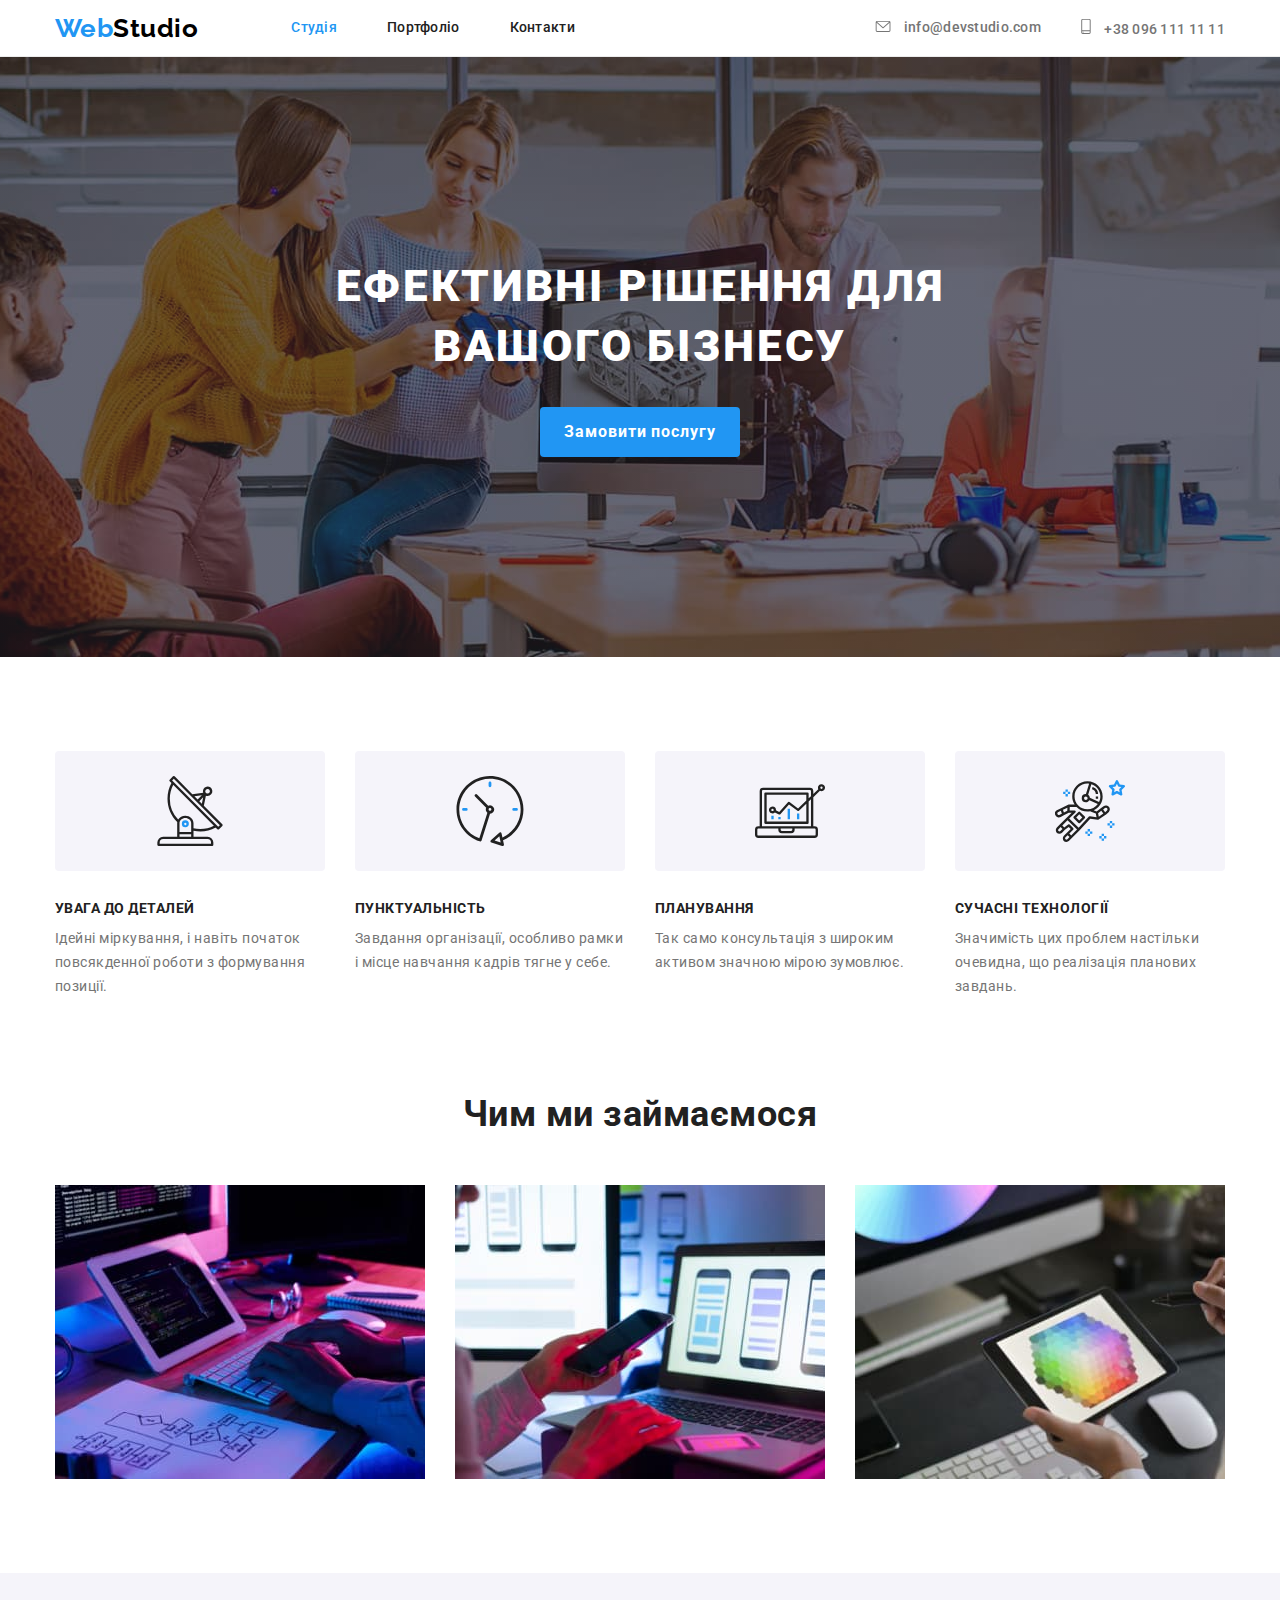
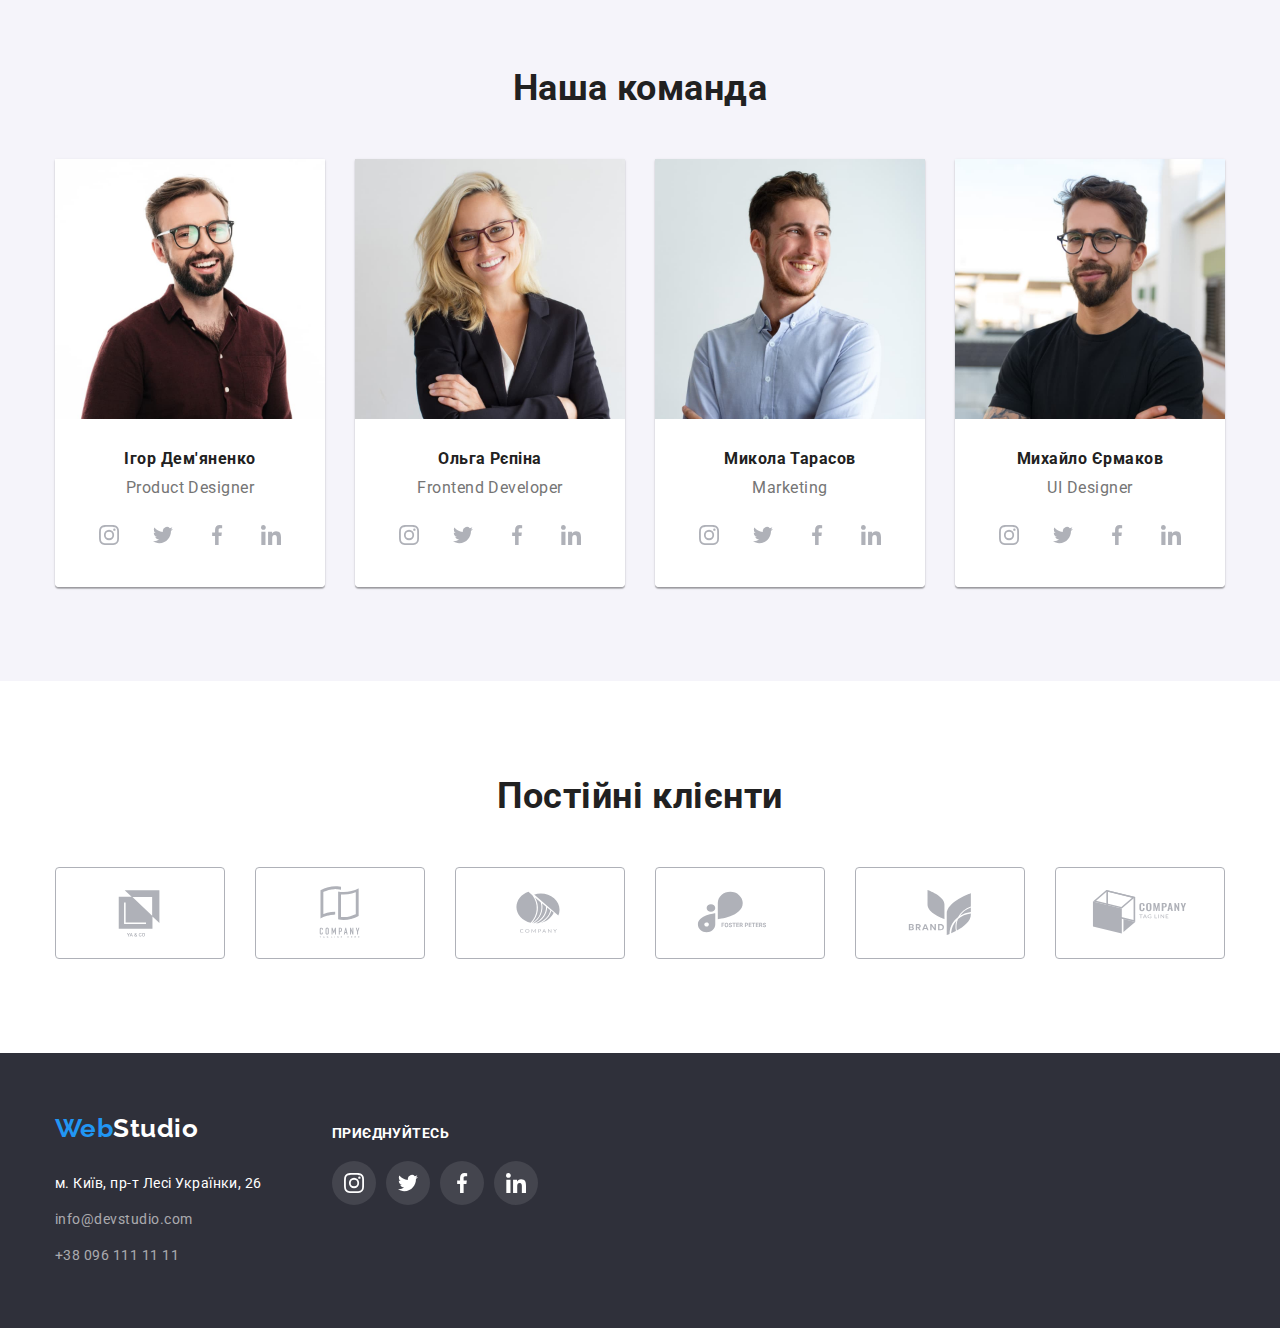
==== index.html @ bcf941a9 "hw5 start" ====
<!DOCTYPE html>
<html lang="uk">
<head>
    <meta charset="UTF-8">
    <meta http-equiv="X-UA-Compatible" content="IE=edge">
    <meta name="viewport" content="width=device-width, initial-scale=1.0">
    <title>WebStudio. Головна сторінка. Ефективні рішення для вашого бізнесу</title>
    <link href="https://fonts.googleapis.com/css2?family=Raleway:wght@700&family=Roboto:wght@400;500;700;900&display=swap"
        rel="stylesheet">
    <link rel="stylesheet" href="https://cdnjs.cloudflare.com/ajax/libs/modern-normalize/1.1.0/modern-normalize.min.css">
    <link rel="stylesheet" href="./css/styles.css">
</head>
<body>
    <!--Page header-->
    <header class="page-header">
        <div class="container">
        <nav class="nav">
        <!--Logo-->
        <a href="/" class="logo">Web<span class="studio-header">Studio</span></a>
        <!--Links to other pages-->
        <ul class="site-nav list">
            <li class="item"><a href="./index.html" class="link current">Студія</a></li>
            <li class="item"><a href="./portfolio.html" class="link">Портфоліо</a></li>
            <li class="item"><a href="" class="link">Контакти</a></li>
        </ul>        
        <!--Contacts-->
        <ul class="contact-nav list">
            <li class="item">
                <a href="mailto:info@devstudio.com" class="link mail">
                    <svg class="icon" width="16" height="12">
                        <use href="./images/icons.svg#envelope"></use>
                    </svg>
                    info@devstudio.com
                </a>
            </li>
            <li class="item">
                <a href="tel:+380961111111" class="link tel">
                    <svg class="icon" width="10" height="16">
                        <use href="./images/icons.svg#smartphone"></use>
                    </svg>
                    +38 096 111 11 11
                </a>
            </li>
        </ul>
        </nav>
        </div>          
    </header>
    <!--Main content-->
    <main>
        <!--Order service-->
    <div>
        <section class="hero">
            <div class="container">
                <h1 class="title">ЕФЕКТИВНІ РІШЕННЯ ДЛЯ <br>ВАШОГО БІЗНЕСУ<br></h1>
                <button type="button" class="button">Замовити послугу</button>
            </div>                        
        </section>
    </div>
    <!--About service-->
    <section class="section advantage">
        <div class="container">
            <h2 class="section-title" hidden>Переваги</h2>
            <ul class="feature list">
                <li class="item">
                    <div class="advantage-card">
                        <svg class="icon" width="70" height="70">
                            <use href="./images/icons.svg#antenna"></use>
                        </svg>
                    </div>
                    <h3 class="title">Увага до деталей</h3>
                    <p class="text">Ідейні міркування, і навіть початок повсякденної роботи з формування позиції.</p>
                </li>
                <li class="item">
                    <div class="advantage-card">
                        <svg class="icon" width="70" height="70">
                            <use href="./images/icons.svg#clock"></use>
                        </svg>
                    </div>
                    <h3 class="title">Пунктуальність</h3>
                    <p class="text">Завдання організації, особливо рамки і місце навчання кадрів тягне у себе.</p>
                </li>
                <li class="item">
                    <div class="advantage-card">
                        <svg class="icon" width="70" height="70">
                            <use href="./images/icons.svg#diagram"></use>
                        </svg>
                    </div>
                    <h3 class="title">Планування</h3>
                    <p class="text">Так само консультація з широким активом значною мірою зумовлює.</p>
                </li>
                <li class="item">
                    <div class="advantage-card">
                        <svg class="icon" width="70" height="70">
                            <use href="./images/icons.svg#astronaut"></use>
                        </svg>
                    </div>
                    <h3 class="title">Сучасні технології</h3>
                    <p class="text">Значимість цих проблем настільки очевидна, що реалізація планових завдань.</p>
                </li>
            </ul>
        </div>        
    </section>
    <!--What do we do-->
    <section class="section">
        <div class="container">
            <h2 class="section-title">Чим ми займаємося</h2>
            <ul class="feature list">
                <li class="item">
                    <img src="./images/box1.jpg" alt="фото з клавіатурою" width="370">
                </li>
                <li class="item">
                    <img src="./images/box2.jpg" alt="фото з телефоном" width="370">
                </li>
                <li class="item">
                    <img src="./images/box3.jpg" alt="фото з планшетом" width="370">
                </li>
            </ul>
        </div>       
    </section>
    <!--Our team-->
    <section class="section team">
        <div class="container">
            <h2 class="section-title">Наша команда</h2>
            <ul class="feature list">
                <li class="item">
                    <div class="cards">
                        <img src="./images/foto1.jpg" alt="Фото Ігора Дем'яненка" width="270">
                        <div class="person">
                            <h3 class="name">Ігор Дем'яненко</h3>
                            <p class="text" lang="en">Product Designer</p>                        
                            <ul class="team-soc-list list">
                                <li class="team-soc-items"><a href="#" class="team-soc-link link">
                                    <svg width="20" height="20" class="team-soc-icons">
                                        <use href="./images/icons.svg#instagram"></use>
                                    </svg>
                                </a></li>
                                <li class="team-soc-items"><a href="#" class="team-soc-link link">
                                    <svg width="20" height="20" class="team-soc-icons">
                                        <use href="./images/icons.svg#twitter"></use>
                                    </svg>
                                </a></li>
                                <li class="team-soc-items"><a href="#" class="team-soc-link link">
                                    <svg width="20" height="20" class="team-soc-icons">
                                        <use href="./images/icons.svg#facebook"></use>
                                    </svg>
                                </a></li>
                                <li class="team-soc-items"><a href="#" class="team-soc-link link">
                                    <svg width="20" height="20" class="team-soc-icons">
                                        <use href="./images/icons.svg#linkedin"></use>
                                    </svg>
                                </a></li>
                            </ul>
                        </div>
                    </div>
                </li>
                <li class="item">
                    <div class="cards">
                        <img src="./images/foto2.jpg" alt="Фото Ольги Рєпіної" width="270">
                        <div class="person">
                            <h3 class="name">Ольга Рєпіна</h3>
                            <p class="text" lang="en">Frontend Developer</p>
                            <ul class="team-soc-list list">
                                <li class="team-soc-items"><a href="#" class="team-soc-link link">
                                        <svg width="20" height="20" class="team-soc-icons">
                                            <use href="./images/icons.svg#instagram"></use>
                                        </svg>
                                    </a></li>
                                <li class="team-soc-items"><a href="#" class="team-soc-link link">
                                        <svg width="20" height="20" class="team-soc-icons">
                                            <use href="./images/icons.svg#twitter"></use>
                                        </svg>
                                    </a></li>
                                <li class="team-soc-items"><a href="#" class="team-soc-link link">
                                        <svg width="20" height="20" class="team-soc-icons">
                                            <use href="./images/icons.svg#facebook"></use>
                                        </svg>
                                    </a></li>
                                <li class="team-soc-items"><a href="#" class="team-soc-link link">
                                        <svg width="20" height="20" class="team-soc-icons">
                                            <use href="./images/icons.svg#linkedin"></use>
                                        </svg>
                                    </a></li>
                            </ul>
                        </div>
                    </div>                                        
                </li>
                <li class="item">
                    <div class="cards">
                        <img src="./images/foto3.jpg" alt="Фото Миколи Тарасова" width="270">
                        <div class="person">
                            <h3 class="name">Микола Тарасов</h3>
                            <p class="text" lang="en">Marketing</p>
                            <ul class="team-soc-list list">
                                <li class="team-soc-items"><a href="#" class="team-soc-link link">
                                        <svg width="20" height="20" class="team-soc-icons">
                                            <use href="./images/icons.svg#instagram"></use>
                                        </svg>
                                    </a></li>
                                <li class="team-soc-items"><a href="#" class="team-soc-link link">
                                        <svg width="20" height="20" class="team-soc-icons">
                                            <use href="./images/icons.svg#twitter"></use>
                                        </svg>
                                    </a></li>
                                <li class="team-soc-items"><a href="#" class="team-soc-link link">
                                        <svg width="20" height="20" class="team-soc-icons">
                                            <use href="./images/icons.svg#facebook"></use>
                                        </svg>
                                    </a></li>
                                <li class="team-soc-items"><a href="#" class="team-soc-link link">
                                        <svg width="20" height="20" class="team-soc-icons">
                                            <use href="./images/icons.svg#linkedin"></use>
                                        </svg>
                                    </a></li>
                            </ul>
                        </div>
                    </div>                    
                </li>
                <li class="item">
                    <div class="cards">
                        <img src="./images/foto4.jpg" alt="Фото Михайла Єрмакова" width="270">
                        <div class="person">
                            <h3 class="name">Михайло Єрмаков</h3>
                            <p class="text" lang="en">UI Designer</p>
                            <ul class="team-soc-list list">
                                <li class="team-soc-items">
                                    <a href="#" class="team-soc-link link">
                                        <svg width="20" height="20" class="team-soc-icons">
                                            <use href="./images/icons.svg#instagram"></use>
                                        </svg>
                                    </a></li>
                                <li class="team-soc-items">
                                    <a href="#" class="team-soc-link link">
                                        <svg width="20" height="20" class="team-soc-icons">
                                            <use href="./images/icons.svg#twitter"></use>
                                        </svg>
                                    </a></li>
                                <li class="team-soc-items">
                                    <a href="#" class="team-soc-link link">
                                        <svg width="20" height="20" class="team-soc-icons">
                                            <use href="./images/icons.svg#facebook"></use>
                                        </svg>
                                    </a></li>
                                <li class="team-soc-items">
                                    <a href="#" class="team-soc-link link">
                                        <svg width="20" height="20" class="team-soc-icons">
                                            <use href="./images/icons.svg#linkedin"></use>
                                        </svg>
                                    </a></li>
                            </ul>
                        </div>
                    </div>                    
                </li>
            </ul>
        </div>        
    </section>
    <!-- Clients -->
    <section class="section regular-clients">
        <div class="container">
            <h2 class="section-title">Постійні клієнти</h2>
            <ul class="clients-list list">                
                <li class="clients-items">
                    <a href="#" class="clients-link">
                        <svg class="clients-icons" width="106" height="60">
                            <use href="./images/icons.svg#yaandcologo"></use>
                        </svg>
                    </a>
                </li>
                <li class="clients-items">
                    <a href="#" class="clients-link">
                        <svg class="clients-icons" width="106" height="60">
                            <use href="./images/icons.svg#taglineherelogo"></use>
                        </svg>
                    </a>
                </li>
                <li class="clients-items">
                    <a href="" class="clients-link">
                        <svg class="clients-icons" width="106" height="60">
                            <use href="./images/icons.svg#companylogo"></use>
                        </svg>
                    </a>
                </li>
                <li class="clients-items">
                    <a href="" class="clients-link">
                        <svg class="clients-icons" width="106" height="60">
                            <use href="./images/icons.svg#fosterpeterslogo"></use>
                        </svg>
                    </a>
                </li>
                <li class="clients-items">
                    <a href="" class="clients-link">
                        <svg class="clients-icons" width="106" height="60">
                            <use href="./images/icons.svg#brandlogo"></use>
                        </svg>
                    </a>
                </li>
                <li class="clients-items">
                    <a href="" class="clients-link">
                        <svg class="clients-icons" width="106" height="60">
                            <use href="./images/icons.svg#taglinelogo"></use>
                        </svg>
                    </a>
                </li>
            </ul>            
        </div>
    </section>
    </main>
    <!--Footer-->
    <footer class="footer">
        <div class="container">
            <div class="footer-contacts">
                <a href="/" class="logo">Web<span class="studio-footer">Studio</span></a>
                <address class="address">
                    <p class="map">м. Київ, пр-т Лесі Українки, 26</p>
                    <a href="mailto:info@devstudio.com" class="link mail">info@devstudio.com</a>
                    <a href="tel:+380961111111" class="link tel">+38 096 111 11 11</a>
                </address>
            </div>
            <div class="footer-join">
                <h3 class="title">приєднуйтесь</h3>
                <ul class="footer-join-list list">
                    <li class="footer-soc-items">
                        <a href="#" class="footer-soc-link link">
                            <svg width="20" height="20" class="footer-soc-icons">
                                <use href="./images/icons.svg#instagram"></use>
                            </svg>
                        </a></li>
                    </li>
                    <li class="footer-soc-items">
                        <a href="#" class="footer-soc-link link">
                            <svg width="20" height="20" class="footer-soc-icons">
                                <use href="./images/icons.svg#twitter"></use>
                            </svg>
                        </a></li>
                    </li>
                    <li class="footer-soc-items">
                        <a href="#" class="footer-soc-link link">
                            <svg width="20" height="20" class="footer-soc-icons">
                                <use href="./images/icons.svg#facebook"></use>
                            </svg>
                        </a></li>
                    </li>
                    <li class="footer-soc-items">
                        <a href="#" class="footer-soc-link link">
                            <svg width="20" height="20" class="footer-soc-icons">
                                <use href="./images/icons.svg#linkedin"></use>
                            </svg>
                        </a></li>
                    </li>
                </ul>
            </div>
        </div>        
    </footer>
</body>
</html>
---- css/styles.css ----
/* основной цвет текста #212121*/
/* вторичный цвет теста #757575*/
/* цвет акцента #2196F3*/
/* белый цвет текста #FFFFFF*/
/* черный цвет лого #000000*/
/* серый цвет текста в футере rgba(255, 255, 255, 0.6)*/
/* бэкграунд цвет основной #FFFFFF */
/* бэкграунд цвет второстепенный #F5F4FA */
/* бэкграунд цвет хедера #FFFFFF */
/* бэкграунд цвет футера и героя #2F303A */
/* цвет ссылок футера rgba(255, 255, 255, 0.6) */
/* цвет неактивной иконки #AFB1B8 */

*,
*::before,
*::after {
  box-sizing: border-box;
}

:root {
  --primary-text-color: #212121;
  --secondary-text-color: #757575;
  --accent-color: #2196f3;
  --primary-white-color: #ffffff;
  --works-item-gap: 30px;
  --inactive-icon: #afb1b8;
  --secondary-background-color: #f5f4fa;
}

body {
  background-color: #ffffff;
  color: var(--primary-text-color);

  font-family: roboto, sans-serif;
  letter-spacing: 0.03em;
  font-weight: 500;
}

.list {
  list-style: none;

  padding: 0;
  margin: 0;
}

.page-header {
  border-bottom: 1px solid #ececec;
}

.container {
  margin-left: auto;
  margin-right: auto;
  padding-left: 15px;
  padding-right: 15px;
  width: 1200px;
}

img {
  display: block;
  min-width: 100%;
  height: auto;
}

/* Logo */
.logo {
  color: var(--accent-color);

  text-decoration: none;
  font-family: raleway, cursive;
  font-weight: 700;
  font-size: 26px;
  line-height: 1.19;
}

.studio-header {
  color: #000000;
}

.studio-footer {
  color: #ffffff;
}

.logo:hover,
.logo:focus {
  color: var(--accent-color);
}

/* Site nav */
.nav {
  display: flex;
  align-items: center;
}
.site-nav {
  display: flex;
  margin-left: 93px;
}

.site-nav .item:not(:last-child) {
  margin-right: 50px;
}

.site-nav .link {
  display: block;
  padding-top: 20px;
  padding-bottom: 20px;

  color: var(--primary-text-color);

  text-decoration: none;
  font-size: 14px;
  line-height: 1.14;
  letter-spacing: 0.02em;
}

.site-nav .link:hover,
.site-nav .link:focus {
  color: var(--accent-color);
}

.site-nav .current {
  color: var(--accent-color);
}

/* Contact nav */
.contact-nav {
  display: flex;
  margin-left: auto;
}

.contact-nav .item + .item {
  padding-left: 40px;
}

.contact-nav .link {
  text-decoration: none;
  font-size: 14px;
  line-height: 1.14;
  letter-spacing: 0.02em;

  color: var(--secondary-text-color);
}

.contact-nav .link:hover,
.contact-nav .link:focus {
  color: var(--accent-color);
}

.contact-nav .icon {
  fill: currentColor;
  margin-right: 10px;
}

/* Hero */
.hero {
  max-width: 1600px;
  height: 600px;
  margin-left: auto;
  margin-right: auto;

  background-image: linear-gradient(rgba(47, 48, 58, 0.4), rgba(47, 48, 58, 0.4)),
    url(../images/banner.jpg);
  background-color: #2f303a;
  background-repeat: no-repeat;
  background-size: cover;
  background-position: center;
}

.hero .container {
  padding-top: 200px;
  padding-bottom: 200px;
  text-align: center;
}

.hero .title {
  color: #ffffff;

  font-weight: 900;
  font-size: 44px;
  line-height: 1.36;
  letter-spacing: 0.06em;
  text-transform: uppercase;

  margin-top: 0;
  margin-bottom: 30px;
}

button {
  font-family: inherit;
}

.button {
  background-color: var(--accent-color);
  color: var(--primary-white-color);

  border-style: none;
  border-radius: 4px;
  padding: 10px 24px;
  text-align: center;
  min-width: 200px;
}

.hero .button {
  font-weight: 700;
  font-size: 16px;
  line-height: 1.88;
  align-items: center;
  text-align: center;
  letter-spacing: 0.06em;
}

.button:hover,
.button:focus {
  color: var(--accent-color);
  background-color: var(--primary-white-color);
}

/* Section */
.section-title {
  color: var(--primary-text-color);

  font-weight: 700;
  font-size: 36px;
  line-height: 1.17;
  text-align: center;

  margin-top: 0;
  margin-bottom: 50px;
}

/* Features */
.advantage .container {
  margin-top: 94px;
  margin-bottom: 94px;
}
.feature .title {
  color: var(--primary-text-color);

  font-weight: 700;
  font-size: 14px;
  line-height: 1.14;
  text-transform: uppercase;

  margin-top: 0;
  margin-bottom: 10px;
}

.feature {
  display: flex;
}

.feature .item + .item {
  padding-left: 30px;
}

.feature .text {
  color: var(--secondary-text-color);

  font-weight: 400;
  font-size: 14px;
  line-height: 1.71;

  margin-top: 0;
  margin-bottom: 0;
}

.advantage-card {
  width: 270px;
  height: 120px;
  background-color: var(--secondary-background-color);
  border-radius: 4px;
  margin-bottom: 30px;
  margin-right: 0;
  display: flex;
  justify-content: center;
  align-items: center;
}

/* Team */
.team {
  background-color: var(--secondary-background-color);
}

.team .container {
  margin-top: 94px;
  padding-top: 94px;
  padding-bottom: 94px;
}

.feature .name {
  font-size: 16px;
  line-height: 1.19;
  text-align: center;

  margin-top: 0px;
  margin-bottom: 10px;
}

.feature .cards {
  box-shadow: 0px 1px 3px rgba(0, 0, 0, 0.12), 0px 1px 1px rgba(0, 0, 0, 0.14),
    0px 2px 1px rgba(0, 0, 0, 0.2);
  border-radius: 0 0 4px 4px;
  overflow: hidden;
}

.team .text {
  font-weight: 400;
  font-size: 16px;
  line-height: 1.19;
  text-align: center;
  margin-bottom: 16px;
}

.cards .person {
  padding: 30px 0;
}

.feature .person {
  background-color: #ffffff;
}

.team-soc-list {
  display: flex;
  justify-content: center;
  align-items: center;
}

.team-soc-items {
  width: 44px;
  height: 44px;
}

.team-soc-items:not(:last-child) {
  margin-right: 10px;
}

.team-soc-link {
  width: 100%;
  height: 100%;
  display: flex;
  border-radius: 50%;
  justify-content: center;
  align-items: center;
}

.team-soc-link:hover,
.team-soc-link:focus {
  background-color: var(--accent-color);
}

.team-soc-link:hover .team-soc-icons,
.team-soc-link:focus .team-soc-icons {
  fill: var(--primary-white-color);
}

.team-soc-icons {
  fill: var(--inactive-icon);
}

/* Clients */
.clients-items:not(:last-child) {
  margin-right: 30px;
}

.regular-clients {
  padding-top: 94px;
  padding-bottom: 94px;
}

.clients-list {
  display: flex;
  justify-content: center;
  align-items: center;
}

.clients-items {
  width: 170px;
  height: 92px;
  border: 1px solid var(--inactive-icon);
  border-radius: 4px;
}

.clients-link {
  width: 100%;
  height: 100%;
  display: flex;
  justify-content: center;
  align-items: center;
}

.clients-icons {
  fill: var(--inactive-icon);
}

.clients-items:hover,
.clients-items:focus {
  border: 1px solid var(--accent-color);
}

.clients-link:hover .clients-icons,
.clients-link:focus .clients-icons {
  fill: var(--accent-color);
}

/* Filter */
.buttons {
  display: flex;
  align-items: center;
  justify-content: center;
}

.buttons .item + .item {
  padding-left: 8px;
}

.container .buttons {
  margin-top: 94px;
  margin-bottom: 34px;
}

.buttons .link {
  border-style: none;
  border-radius: 4px;
  padding: 6px 22px;
  text-align: center;

  color: var(--primary-text-color);
  background-color: var(--secondary-background-color);

  font-weight: 500;
  font-size: 16px;
  line-height: 1.63;
  text-align: center;
}

.buttons .link:hover,
.buttons .link:focus {
  color: var(--primary-white-color);
  background-color: var(--accent-color);
  box-shadow: 0px 4px 4px rgba(0, 0, 0, 0.25);
}

.buttons .link {
  cursor: pointer;
}

/* Portfolio */
.works {
  display: flex;
  flex-wrap: wrap;

  margin-left: calc(-1 * var(--works-item-gap));
  margin-top: calc(-1 * var(--works-item-gap));
}

.works .item {
  flex-basis: calc(100% / 3 - var(--works-item-gap));
  margin-left: var(--works-item-gap);
  margin-top: var(--works-item-gap);
}

.works .item:hover,
.works .item:focus {
  box-shadow: 0px 4px 4px rgba(0, 0, 0, 0.25);
}

.works .service {
  text-decoration: none;
}

.works .text {
  color: var(--secondary-text-color);

  font-weight: 400;
  font-size: 16px;
  line-height: 1.88;
}

.works .title {
  color: var(--primary-text-color);

  font-weight: 700;
  font-size: 18px;
  line-height: 2;
  letter-spacing: 0.06em;
}

/* Card */
.case .title {
  margin-top: 0;
  margin-bottom: 0;
}

.case .text {
  margin-top: 4px;
  margin-bottom: 0;
}

.card .case {
  padding: 20px 24px;
  border-left: 1px solid #eeeeee;
  border-right: 1px solid #eeeeee;
  border-bottom: 1px solid #eeeeee;
}

.portfolio .container {
  margin-bottom: 94px;
}

/* Footer */
.footer {
  background-color: #2f303a;
}

.footer {
  padding-top: 60px;
  padding-bottom: 60px;
}

.address .map {
  color: #ffffff;

  margin-top: 0;
  margin-bottom: 0;
}

.address .link {
  text-decoration: none;
  color: rgba(255, 255, 255, 0.6);

  display: block;
}

.address .link:hover,
.address .link:focus {
  color: var(--accent-color);
}

.address {
  font-style: normal;
  margin-top: 28px;
}

.address .map,
.address .link {
  font-weight: 400;
  font-size: 14px;
  line-height: 1.71;
}

.address .mail {
  margin-top: 12px;
  margin-bottom: 12px;
}

.footer .container {
  display: flex;
}

.footer .title {
  margin: 0;
  margin-bottom: 20px;

  font-family: 'Roboto';
  font-style: normal;
  font-weight: 700;
  font-size: 14px;
  line-height: 16px;
  letter-spacing: 0.03em;
  text-transform: uppercase;

  color: #ffffff;
}

.footer-join {
  margin-left: 70px;
  margin-top: 12px;
}

.footer-join-list {
  display: flex;
  justify-content: center;
  align-items: center;
}

.footer-soc-items {
  width: 44px;
  height: 44px;
}

.footer-soc-items:not(:last-child) {
  margin-right: 10px;
}

.footer-soc-link {
  width: 100%;
  height: 100%;
  display: flex;
  justify-content: center;
  align-items: center;
  border-radius: 50%;
}

.footer-soc-link {
  background-color: rgba(255, 255, 255, 0.1);
}

.footer-soc-link:hover,
.footer-soc-link:focus {
  background-color: var(--accent-color);
}

.footer-soc-icons {
  fill: var(--primary-white-color);
}
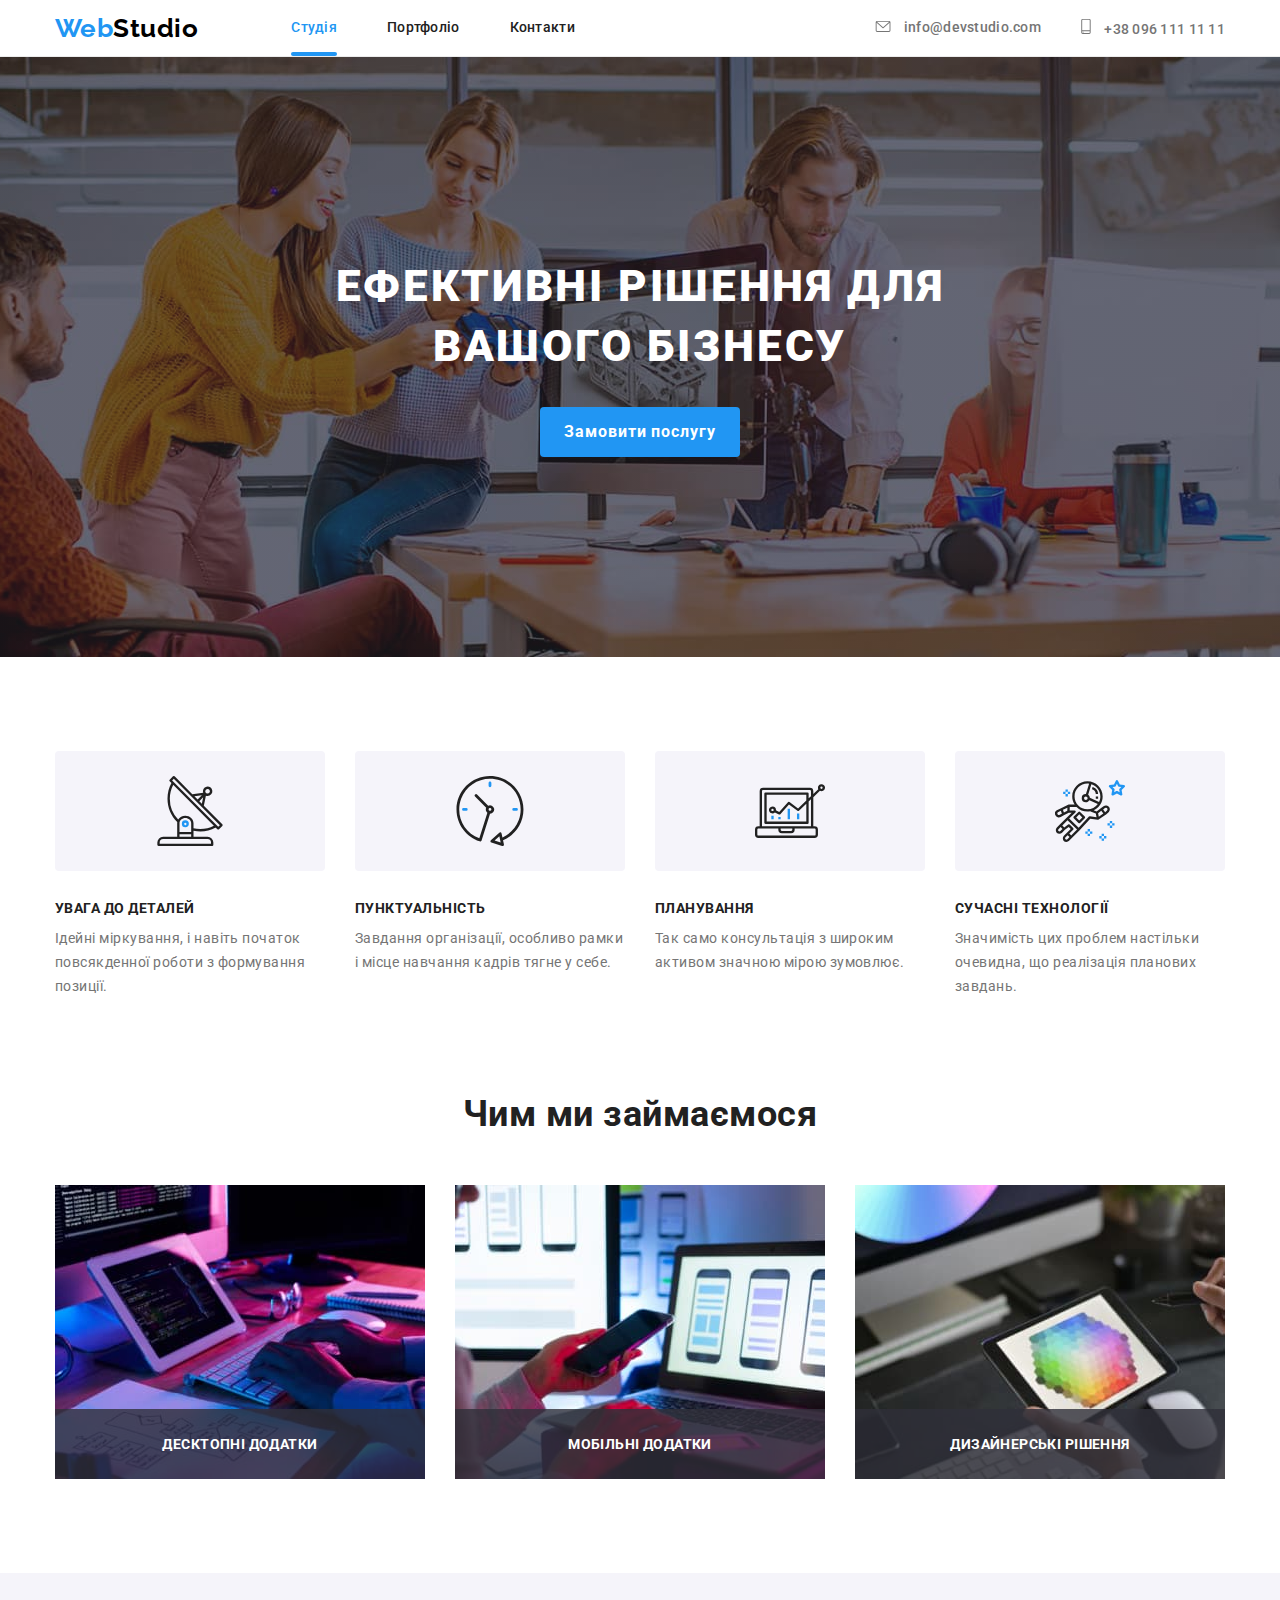
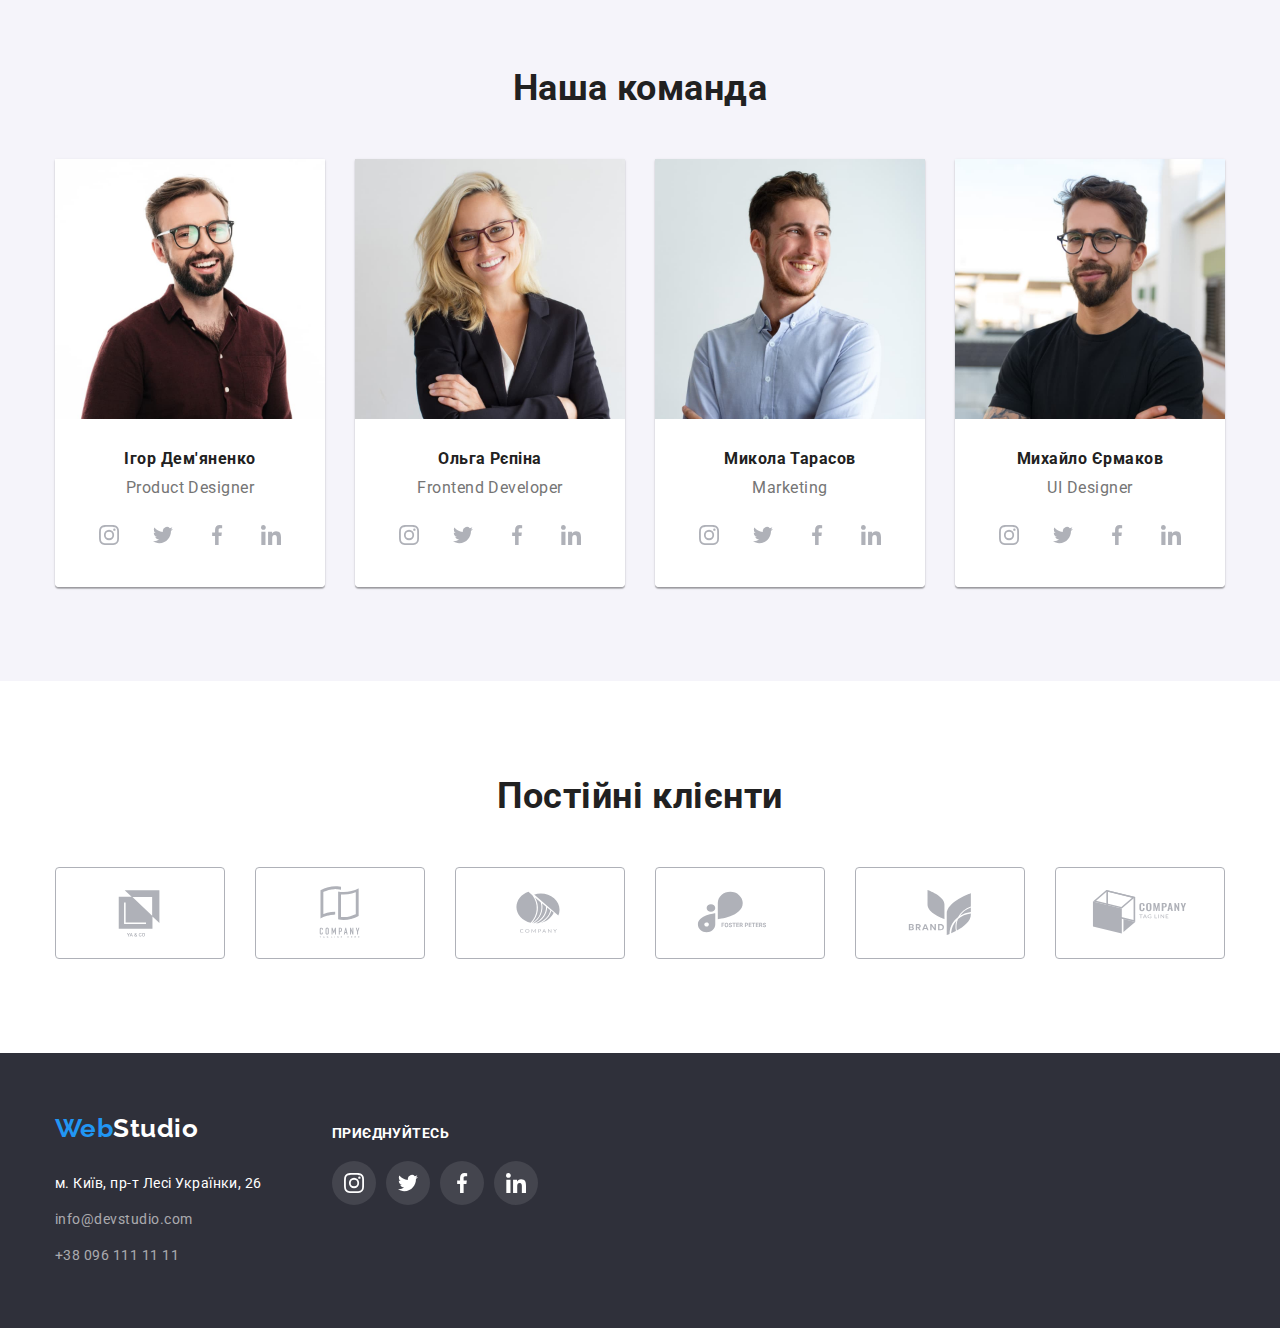
==== commit 7fa2d940: "lebels done" ====
--- a/index.html
+++ b/index.html
@@ -106,13 +106,22 @@
             <h2 class="section-title">Чим ми займаємося</h2>
             <ul class="feature list">
                 <li class="item">
-                    <img src="./images/box1.jpg" alt="фото з клавіатурою" width="370">
-                </li>
-                <li class="item">
-                    <img src="./images/box2.jpg" alt="фото з телефоном" width="370">
-                </li>
-                <li class="item">
-                    <img src="./images/box3.jpg" alt="фото з планшетом" width="370">
+                    <div class="img-box">
+                        <img src="./images/box1.jpg" alt="фото з клавіатурою" width="370">
+                        <p class="label">Десктопні додатки</p>
+                    </div>
+                </li>
+                <li class="item">
+                    <div class="img-box">
+                        <img src="./images/box2.jpg" alt="фото з телефоном" width="370">
+                        <p class="label">Мобільні додатки</p>
+                    </div>
+                </li>
+                <li class="item">
+                    <div class="img-box">
+                        <img src="./images/box3.jpg" alt="фото з планшетом" width="370">
+                        <p class="label">Дизайнерські рішення</p>
+                    </div>
                 </li>
             </ul>
         </div>       
--- a/css/styles.css
+++ b/css/styles.css
@@ -10,6 +10,7 @@
 /* бэкграунд цвет футера и героя #2F303A */
 /* цвет ссылок футера rgba(255, 255, 255, 0.6) */
 /* цвет неактивной иконки #AFB1B8 */
+/* функция распределения времени cubic-bezier(0.4, 0, 0.2, 1) */
 
 *,
 *::before,
@@ -25,6 +26,7 @@
   --works-item-gap: 30px;
   --inactive-icon: #afb1b8;
   --secondary-background-color: #f5f4fa;
+  --time-function: 250ms cubic-bezier(0.4, 0, 0.2, 1);
 }
 
 body {
@@ -80,11 +82,6 @@
   color: #ffffff;
 }
 
-.logo:hover,
-.logo:focus {
-  color: var(--accent-color);
-}
-
 /* Site nav */
 .nav {
   display: flex;
@@ -110,6 +107,8 @@
   font-size: 14px;
   line-height: 1.14;
   letter-spacing: 0.02em;
+
+  transition: color var(--time-function);
 }
 
 .site-nav .link:hover,
@@ -119,6 +118,22 @@
 
 .site-nav .current {
   color: var(--accent-color);
+
+  position: relative;
+}
+
+.site-nav .current::after {
+  content: '';
+
+  position: absolute;
+  left: 0;
+  bottom: 0;
+
+  display: block;
+  width: 100%;
+  height: 4px;
+  background-color: var(--accent-color);
+  border-radius: 2px;
 }
 
 /* Contact nav */
@@ -138,6 +153,8 @@
   letter-spacing: 0.02em;
 
   color: var(--secondary-text-color);
+
+  transition: color var(--time-function);
 }
 
 .contact-nav .link:hover,
@@ -206,6 +223,8 @@
   align-items: center;
   text-align: center;
   letter-spacing: 0.06em;
+
+  transition: color var(--time-function), background-color var(--time-function);
 }
 
 .button:hover,
@@ -225,6 +244,34 @@
 
   margin-top: 0;
   margin-bottom: 50px;
+}
+
+.img-box {
+  position: relative;
+}
+
+.label {
+  position: absolute;
+  left: 0;
+  bottom: 0;
+  width: 100%;
+  height: 70px;
+  margin: 0;
+  padding-top: 27px;
+  padding-bottom: 27px;
+
+  background: rgba(47, 48, 58, 0.8);
+
+  font-family: 'Roboto';
+  font-style: normal;
+  font-weight: 700;
+  font-size: 14px;
+  line-height: 16px;
+  text-align: center;
+  letter-spacing: 0.03em;
+  text-transform: uppercase;
+
+  color: var(--primary-white-color);
 }
 
 /* Features */
@@ -340,6 +387,8 @@
   border-radius: 50%;
   justify-content: center;
   align-items: center;
+
+  transition: background-color var(--time-function);
 }
 
 .team-soc-link:hover,
@@ -354,6 +403,8 @@
 
 .team-soc-icons {
   fill: var(--inactive-icon);
+
+  transition: fill var(--time-function);
 }
 
 /* Clients */
@@ -377,6 +428,8 @@
   height: 92px;
   border: 1px solid var(--inactive-icon);
   border-radius: 4px;
+
+  transition: border var(--time-function);
 }
 
 .clients-link {
@@ -389,6 +442,8 @@
 
 .clients-icons {
   fill: var(--inactive-icon);
+
+  transition: fill var(--time-function);
 }
 
 .clients-items:hover,
@@ -430,6 +485,9 @@
   font-size: 16px;
   line-height: 1.63;
   text-align: center;
+
+  transition: color var(--time-function), background-color var(--time-function),
+    box-shadow var(--time-function);
 }
 
 .buttons .link:hover,
@@ -456,6 +514,8 @@
   flex-basis: calc(100% / 3 - var(--works-item-gap));
   margin-left: var(--works-item-gap);
   margin-top: var(--works-item-gap);
+
+  transition: box-shadow var(--time-function);
 }
 
 .works .item:hover,
@@ -482,6 +542,43 @@
   font-size: 18px;
   line-height: 2;
   letter-spacing: 0.06em;
+}
+
+/* Cards overlay */
+.card .thumb {
+  position: relative;
+  overflow: hidden;
+}
+
+.text-overlay {
+  position: absolute;
+  top: 0;
+  left: 0;
+  width: 100%;
+  height: 100%;
+  background-color: rgba(33, 150, 243, 0.9);
+
+  transform: translateY(100%);
+  transition: transform var(--time-function);
+
+  font-family: 'Roboto';
+  font-style: normal;
+  font-weight: 400;
+  font-size: 18px;
+  line-height: 28px;
+  letter-spacing: 0.03em;
+  color: var(--primary-white-color);
+
+  margin: 0;
+  padding: 63px 24px;
+}
+
+.card:hover .text-overlay {
+  transform: translateY(0);
+}
+
+.card {
+  overflow: hidden;
 }
 
 /* Card */
@@ -528,6 +625,8 @@
   color: rgba(255, 255, 255, 0.6);
 
   display: block;
+
+  transition: color var(--time-function);
 }
 
 .address .link:hover,
@@ -598,6 +697,8 @@
   justify-content: center;
   align-items: center;
   border-radius: 50%;
+
+  transition: background-color var(--time-function);
 }
 
 .footer-soc-link {
